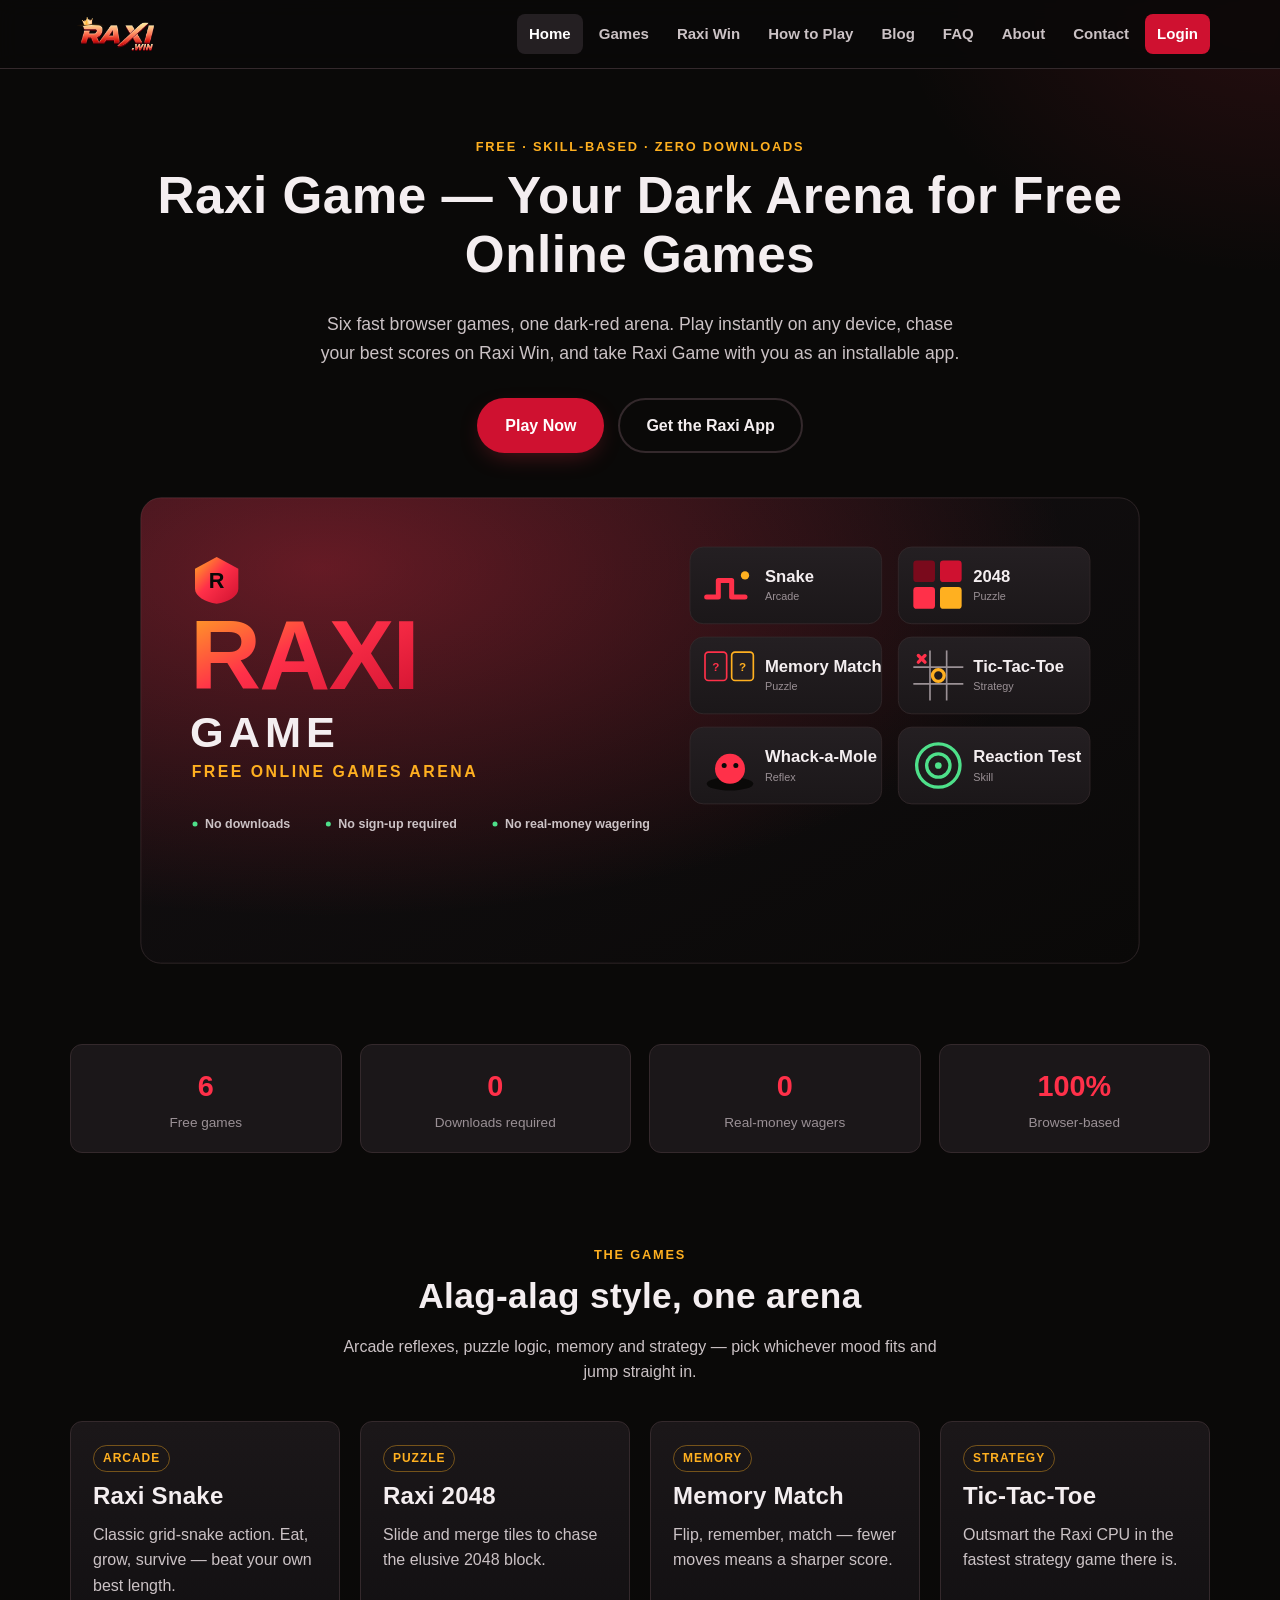
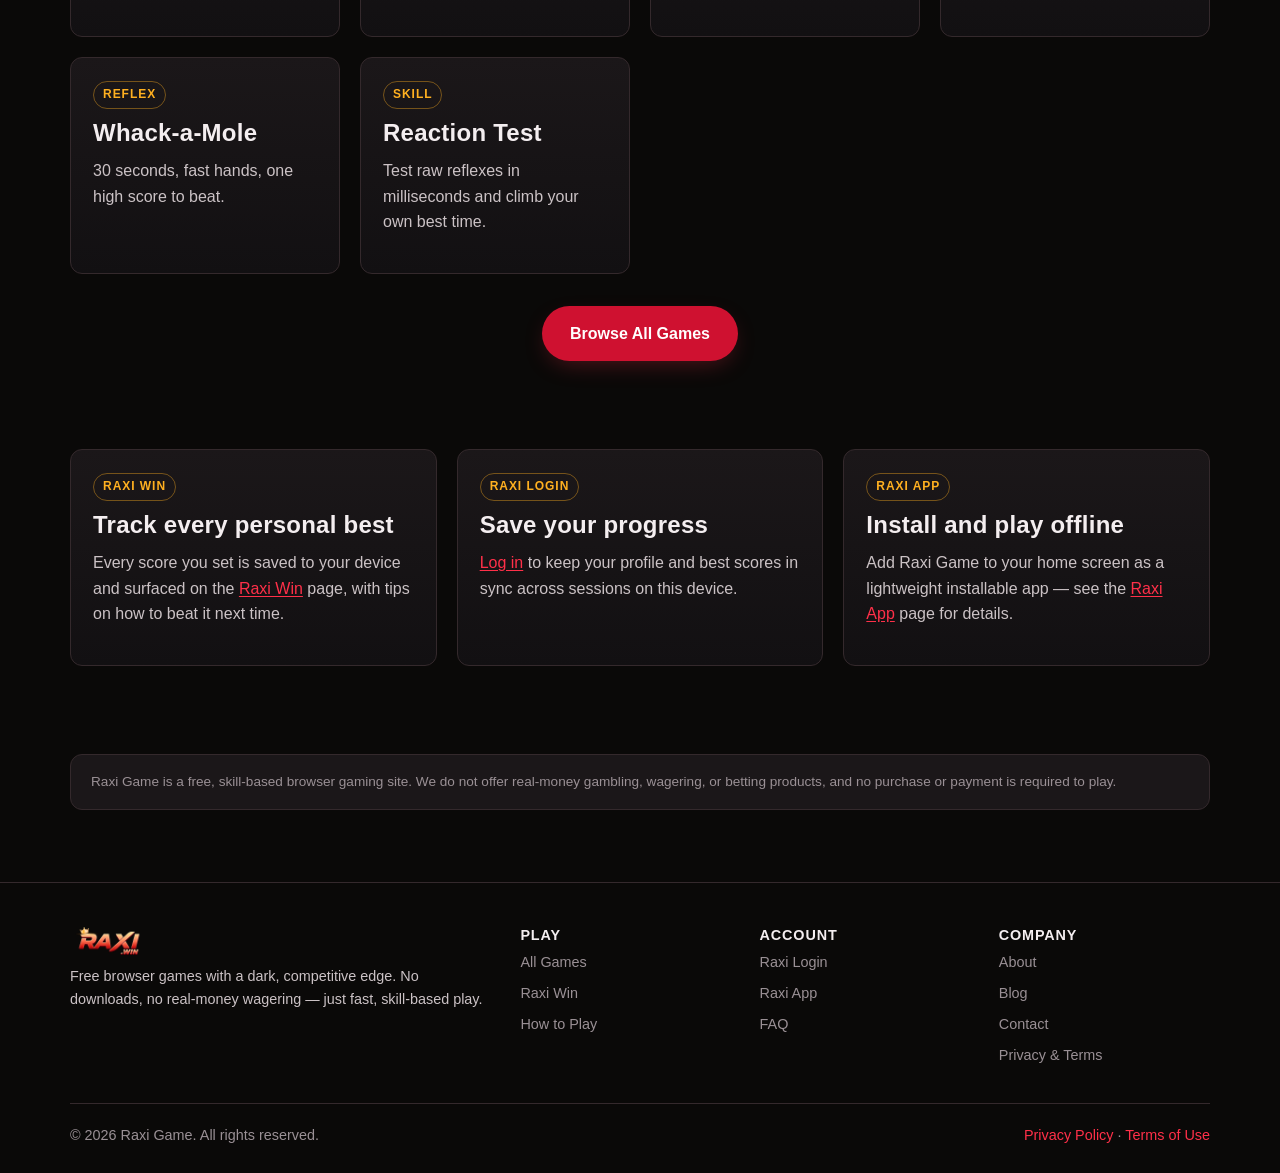
==== index.html @ 6e5dab19 "Add SVG hero artwork to homepage Custom vector hero graphic (~6.6KB) showing the Raxi Game wordmark " ====
<!doctype html>
<html lang="en">
<head>
<meta charset="UTF-8">
<meta name="viewport" content="width=device-width, initial-scale=1">
<title>Raxi Game — Free Online Games, Dark Arena, Zero Downloads</title>
<meta name="description" content="Raxi Game is a free browser gaming arena — play Snake, 2048, Memory Match and more instantly. No downloads, no sign-up, no real-money wagering.">
<link rel="canonical" href="https://rexigame.com/">
<meta name="theme-color" content="#0a0908">
<meta name="google-site-verification" content="iqhKU1_2PWfq3-1W9KjNAhhlU9s9eZHD2RuwM0-73y0" />
<link rel="icon" href="/icons/favicon.svg" type="image/svg+xml">
<link rel="manifest" href="/manifest.json">
<meta property="og:type" content="website">
<meta property="og:title" content="Raxi Game — Free Online Games, Dark Arena, Zero Downloads">
<meta property="og:description" content="Play free skill-based browser games at Raxi Game. Instant play, personal leaderboards, and an installable app — no wagering, ever.">
<meta property="og:url" content="https://rexigame.com/">
<meta property="og:site_name" content="Raxi Game">
<meta property="og:image" content="https://rexigame.com/icons/logo.png">
<meta property="og:image:width" content="320">
<meta property="og:image:height" content="120">
<meta name="twitter:card" content="summary">
<meta name="twitter:image" content="https://rexigame.com/icons/logo.png">
<meta name="twitter:title" content="Raxi Game — Free Online Games, Dark Arena, Zero Downloads">
<meta name="twitter:description" content="Play free skill-based browser games at Raxi Game. Instant play, personal leaderboards, and an installable app.">
<link rel="stylesheet" href="/css/styles.css">
<script type="application/ld+json">
{
  "@context": "https://schema.org",
  "@type": "Organization",
  "name": "Raxi Game",
  "url": "https://rexigame.com/",
  "logo": "https://rexigame.com/icons/favicon.svg",
  "description": "Raxi Game is a free, skill-based browser gaming site offering arcade and puzzle games with no downloads and no real-money wagering.",
  "sameAs": []
}
</script>
<script type="application/ld+json">
{
  "@context": "https://schema.org",
  "@type": "WebSite",
  "name": "Raxi Game",
  "url": "https://rexigame.com/"
}
</script>
</head>
<body>
<a class="skip-link" href="#main">Skip to content</a>
<header class="site-header">
  <nav class="nav" aria-label="Primary">
    <a class="brand" href="/"><img src="/icons/logo.png" width="320" height="120" alt="Raxi Game" class="logo-img"></a>
    <button class="nav-toggle" aria-expanded="false" aria-controls="navLinks">&#9776; Menu</button>
    <ul class="nav-links" id="navLinks">
      <li><a href="/" aria-current="page">Home</a></li>
      <li><a href="/games.html">Games</a></li>
      <li><a href="/raxi-win.html">Raxi Win</a></li>
      <li><a href="/how-to-play.html">How to Play</a></li>
      <li><a href="/blog.html">Blog</a></li>
      <li><a href="/faq.html">FAQ</a></li>
      <li><a href="/about.html">About</a></li>
      <li><a href="/contact.html">Contact</a></li>
      <li><a class="nav-cta" href="/raxi-login.html">Login</a></li>
    </ul>
  </nav>
</header>

<main id="main">
  <section class="hero">
    <div class="container">
      <span class="eyebrow">Free &middot; Skill-Based &middot; Zero Downloads</span>
      <h1>Raxi Game — Your Dark Arena for Free Online Games</h1>
      <p class="lead">Six fast browser games, one dark-red arena. Play instantly on any device, chase your best scores on Raxi Win, and take Raxi Game with you as an installable app.</p>
      <div class="hero-actions">
        <a class="btn btn-primary" href="/games.html">Play Now</a>
        <a class="btn btn-outline" href="/raxi-app.html">Get the Raxi App</a>
      </div>
      <img src="/icons/hero.svg" width="1200" height="560" alt="Raxi Game arena artwork featuring Snake, 2048, Memory Match, Tic-Tac-Toe, Whack-a-Mole and Reaction Test" class="hero-art">
    </div>
  </section>

  <section class="tight">
    <div class="container">
      <div class="stats">
        <div class="stat"><b>6</b><span>Free games</span></div>
        <div class="stat"><b>0</b><span>Downloads required</span></div>
        <div class="stat"><b>0</b><span>Real-money wagers</span></div>
        <div class="stat"><b>100%</b><span>Browser-based</span></div>
      </div>
    </div>
  </section>

  <section>
    <div class="container">
      <div class="section-head">
        <span class="eyebrow">The Games</span>
        <h2>Alag-alag style, one arena</h2>
        <p>Arcade reflexes, puzzle logic, memory and strategy — pick whichever mood fits and jump straight in.</p>
      </div>
      <div class="grid">
        <div class="card">
          <span class="tag">Arcade</span>
          <h3>Raxi Snake</h3>
          <p>Classic grid-snake action. Eat, grow, survive — beat your own best length.</p>
        </div>
        <div class="card">
          <span class="tag">Puzzle</span>
          <h3>Raxi 2048</h3>
          <p>Slide and merge tiles to chase the elusive 2048 block.</p>
        </div>
        <div class="card">
          <span class="tag">Memory</span>
          <h3>Memory Match</h3>
          <p>Flip, remember, match — fewer moves means a sharper score.</p>
        </div>
        <div class="card">
          <span class="tag">Strategy</span>
          <h3>Tic-Tac-Toe</h3>
          <p>Outsmart the Raxi CPU in the fastest strategy game there is.</p>
        </div>
        <div class="card">
          <span class="tag">Reflex</span>
          <h3>Whack-a-Mole</h3>
          <p>30 seconds, fast hands, one high score to beat.</p>
        </div>
        <div class="card">
          <span class="tag">Skill</span>
          <h3>Reaction Test</h3>
          <p>Test raw reflexes in milliseconds and climb your own best time.</p>
        </div>
      </div>
      <div style="text-align:center; margin-top:32px;">
        <a class="btn btn-primary" href="/games.html">Browse All Games</a>
      </div>
    </div>
  </section>

  <section class="tight">
    <div class="container">
      <div class="grid" style="grid-template-columns: repeat(auto-fit, minmax(280px,1fr));">
        <div class="card">
          <span class="tag">Raxi Win</span>
          <h3>Track every personal best</h3>
          <p>Every score you set is saved to your device and surfaced on the <a href="/raxi-win.html">Raxi Win</a> page, with tips on how to beat it next time.</p>
        </div>
        <div class="card">
          <span class="tag">Raxi Login</span>
          <h3>Save your progress</h3>
          <p><a href="/raxi-login.html">Log in</a> to keep your profile and best scores in sync across sessions on this device.</p>
        </div>
        <div class="card">
          <span class="tag">Raxi App</span>
          <h3>Install and play offline</h3>
          <p>Add Raxi Game to your home screen as a lightweight installable app — see the <a href="/raxi-app.html">Raxi App</a> page for details.</p>
        </div>
      </div>
    </div>
  </section>

  <section class="tight">
    <div class="container">
      <div class="disclosure">Raxi Game is a free, skill-based browser gaming site. We do not offer real-money gambling, wagering, or betting products, and no purchase or payment is required to play.</div>
    </div>
  </section>
</main>

<footer class="site-footer">
  <div class="container">
    <div class="footer-grid">
      <div>
        <a class="brand" href="/"><img src="/icons/logo.png" width="320" height="120" alt="Raxi Game" class="logo-img"></a>
        <p>Free browser games with a dark, competitive edge. No downloads, no real-money wagering — just fast, skill-based play.</p>
      </div>
      <div><h2>Play</h2><ul><li><a href="/games.html">All Games</a></li><li><a href="/raxi-win.html">Raxi Win</a></li><li><a href="/how-to-play.html">How to Play</a></li></ul></div>
      <div><h2>Account</h2><ul><li><a href="/raxi-login.html">Raxi Login</a></li><li><a href="/raxi-app.html">Raxi App</a></li><li><a href="/faq.html">FAQ</a></li></ul></div>
      <div><h2>Company</h2><ul><li><a href="/about.html">About</a></li><li><a href="/blog.html">Blog</a></li><li><a href="/contact.html">Contact</a></li><li><a href="/legal.html">Privacy &amp; Terms</a></li></ul></div>
    </div>
    <div class="footer-bottom">
      <span>&copy; <span id="year"></span> Raxi Game. All rights reserved.</span>
      <span><a href="/legal.html">Privacy Policy</a> &middot; <a href="/legal.html#terms">Terms of Use</a></span>
    </div>
  </div>
</footer>
<script src="/js/main.js"></script>
</body>
</html>
---- css/styles.css ----
/* Raxi Game — core stylesheet. Dark-red gaming theme. No external requests. */

:root {
  --bg: #0a0908;
  --bg-alt: #121012;
  --surface: #1b1719;
  --surface-2: #241f22;
  --border: #34292c;
  --red: #ff3049;
  --red-strong: #cf1130;
  --red-dark: #7a0a1c;
  --red-glow: rgba(255, 48, 73, 0.35);
  --gold: #ffb020;
  --text: #f4eef0;
  --text-dim: #cbc2c5;
  --text-mute: #9a9095;
  --radius: 12px;
  --radius-sm: 8px;
  --max: 1180px;
  --font: -apple-system, BlinkMacSystemFont, "Segoe UI", Roboto, "Helvetica Neue", Arial, sans-serif;
}

* { box-sizing: border-box; }
html { scroll-behavior: smooth; }

body {
  margin: 0;
  background: var(--bg);
  background-image:
    radial-gradient(ellipse 900px 500px at 15% -10%, var(--red-glow), transparent 60%),
    radial-gradient(ellipse 700px 500px at 100% 0%, rgba(255,48,73,0.12), transparent 55%);
  color: var(--text);
  font-family: var(--font);
  line-height: 1.6;
  -webkit-font-smoothing: antialiased;
}

img, svg { max-width: 100%; display: block; }
a { color: var(--red); text-decoration: none; }
a:hover { color: #ff6478; text-decoration: underline; }
p a, .disclosure a, .form-note a, .faq-answer a, .lead a {
  text-decoration: underline;
  text-decoration-color: currentColor;
  text-underline-offset: 2px;
}

h1, h2, h3, h4 {
  font-family: var(--font);
  font-weight: 800;
  letter-spacing: 0.01em;
  line-height: 1.15;
  margin: 0 0 0.5em;
}
h1 { font-size: clamp(2rem, 5vw, 3.2rem); }
h2 { font-size: clamp(1.5rem, 3.4vw, 2.2rem); }
h3 { font-size: clamp(1.15rem, 2.2vw, 1.5rem); }
p { color: var(--text-dim); margin: 0 0 1em; }

.eyebrow {
  display: inline-block;
  color: var(--gold);
  font-weight: 700;
  font-size: 0.8rem;
  letter-spacing: 0.14em;
  text-transform: uppercase;
  margin-bottom: 0.75em;
}

.container { max-width: var(--max); margin: 0 auto; padding: 0 20px; }

/* Skip link */
.skip-link {
  position: absolute;
  left: -999px;
  top: 0;
  background: var(--red-strong);
  color: #fff;
  padding: 12px 18px;
  z-index: 200;
  border-radius: 0 0 8px 0;
  font-weight: 700;
}
.skip-link:focus {
  left: 0;
}

/* Focus visibility for accessibility */
a:focus-visible, button:focus-visible, input:focus-visible,
textarea:focus-visible, select:focus-visible, [tabindex]:focus-visible {
  outline: 3px solid var(--gold);
  outline-offset: 2px;
}

.visually-hidden {
  position: absolute; width: 1px; height: 1px;
  padding: 0; margin: -1px; overflow: hidden;
  clip: rect(0,0,0,0); white-space: nowrap; border: 0;
}

/* Header */
.site-header {
  position: sticky;
  top: 0;
  z-index: 100;
  background: rgba(10, 9, 8, 0.88);
  backdrop-filter: saturate(140%) blur(10px);
  border-bottom: 1px solid var(--border);
}
.nav {
  display: flex;
  align-items: center;
  justify-content: space-between;
  gap: 16px;
  padding: 14px 20px;
  max-width: var(--max);
  margin: 0 auto;
}
.brand {
  display: flex;
  align-items: center;
  gap: 10px;
  font-weight: 900;
  font-size: 1.3rem;
  color: var(--text);
  text-decoration: none;
  letter-spacing: 0.02em;
}
.brand:hover { text-decoration: none; color: var(--text); }
.brand .mark { color: var(--red); }
.logo-img { height: 34px; width: auto; display: block; }
.footer-grid .logo-img { height: 28px; margin-bottom: 10px; }

.nav-links {
  display: flex;
  gap: 4px;
  list-style: none;
  margin: 0;
  padding: 0;
  flex-wrap: wrap;
}
.nav-links a {
  display: inline-block;
  padding: 8px 12px;
  border-radius: var(--radius-sm);
  color: var(--text-dim);
  font-weight: 600;
  font-size: 0.94rem;
}
.nav-links a:hover, .nav-links a[aria-current="page"] {
  color: #fff;
  background: var(--surface-2);
  text-decoration: none;
}
.nav-cta {
  background: var(--red-strong);
  color: #fff !important;
  font-weight: 700;
}
.nav-cta:hover { background: var(--red); }

.nav-toggle {
  display: none;
  background: var(--surface-2);
  border: 1px solid var(--border);
  color: var(--text);
  border-radius: var(--radius-sm);
  padding: 8px 10px;
  font-size: 1.1rem;
}

/* Buttons */
.btn {
  display: inline-flex;
  align-items: center;
  gap: 8px;
  justify-content: center;
  padding: 13px 26px;
  border-radius: 999px;
  font-weight: 700;
  font-size: 1rem;
  border: 2px solid transparent;
  cursor: pointer;
  text-decoration: none;
}
.btn-primary {
  background: var(--red-strong);
  color: #fff;
  box-shadow: 0 8px 24px -8px var(--red-glow);
}
.btn-primary:hover { background: var(--red); color: #fff; text-decoration: none; }
.btn-outline {
  background: transparent;
  border-color: var(--border);
  color: var(--text);
}
.btn-outline:hover { border-color: var(--red); color: #fff; text-decoration: none; }
.btn-block { width: 100%; }
.btn[disabled] { opacity: 0.5; cursor: not-allowed; }

/* Hero */
.hero {
  padding: 64px 0 48px;
  text-align: center;
}
.hero p.lead {
  max-width: 640px;
  margin: 0 auto 1.75em;
  font-size: 1.1rem;
}
.hero-art {
  display: block;
  width: 100%;
  max-width: 1000px;
  height: auto;
  margin: 44px auto 0;
  border-radius: var(--radius);
}
.hero-actions {
  display: flex;
  gap: 14px;
  justify-content: center;
  flex-wrap: wrap;
}

/* Sections & cards */
section { padding: 56px 0; }
section.tight { padding: 32px 0; }
.grid {
  display: grid;
  gap: 20px;
  grid-template-columns: repeat(auto-fit, minmax(240px, 1fr));
}
.card {
  background: linear-gradient(180deg, var(--surface), var(--bg-alt));
  border: 1px solid var(--border);
  border-radius: var(--radius);
  padding: 22px;
}
.card h3, .card h2 { color: var(--text); font-size: clamp(1.15rem, 2.2vw, 1.5rem); }
.card .tag {
  display: inline-block;
  font-size: 0.75rem;
  font-weight: 800;
  letter-spacing: 0.08em;
  text-transform: uppercase;
  color: var(--gold);
  border: 1px solid rgba(255,176,32,0.4);
  padding: 3px 9px;
  border-radius: 999px;
  margin-bottom: 10px;
}

.section-head { text-align: center; max-width: 620px; margin: 0 auto 36px; }

/* Stats */
.stats { display: grid; grid-template-columns: repeat(auto-fit, minmax(140px, 1fr)); gap: 18px; }
.stat { text-align: center; padding: 18px; border: 1px solid var(--border); border-radius: var(--radius); background: var(--surface); }
.stat b { display: block; font-size: 1.8rem; color: var(--red); font-weight: 900; }
.stat span { color: var(--text-mute); font-size: 0.85rem; }

/* Tables */
table { width: 100%; border-collapse: collapse; }
th, td { text-align: left; padding: 12px 14px; border-bottom: 1px solid var(--border); }
th { color: var(--text-mute); font-size: 0.78rem; text-transform: uppercase; letter-spacing: 0.06em; }
tr:hover td { background: rgba(255,255,255,0.02); }

/* Forms */
label { display: block; font-weight: 600; margin-bottom: 6px; font-size: 0.92rem; }
input, textarea, select {
  width: 100%;
  padding: 12px 14px;
  background: var(--bg-alt);
  border: 1px solid var(--border);
  border-radius: var(--radius-sm);
  color: var(--text);
  font-size: 1rem;
  font-family: inherit;
  margin-bottom: 16px;
}
input::placeholder, textarea::placeholder { color: var(--text-mute); }
.form-note { color: var(--text-mute); font-size: 0.85rem; margin-top: -8px; }
.field-error { color: #ff8a8a; font-size: 0.85rem; margin-top: -12px; margin-bottom: 14px; display: none; }
.form-status[role="status"] { font-weight: 700; }

/* FAQ */
.faq-item { border: 1px solid var(--border); border-radius: var(--radius); margin-bottom: 12px; background: var(--surface); overflow: hidden; }
.faq-item summary {
  cursor: pointer;
  padding: 16px 20px;
  font-weight: 700;
  color: var(--text);
  list-style: none;
  display: flex;
  justify-content: space-between;
  align-items: center;
}
.faq-item summary::-webkit-details-marker { display: none; }
.faq-item summary::after { content: "+"; color: var(--red); font-size: 1.4rem; font-weight: 400; }
.faq-item[open] summary::after { content: "\2212"; }
.faq-item .faq-answer { padding: 0 20px 18px; color: var(--text-dim); }

/* Breadcrumb */
.breadcrumb { font-size: 0.85rem; color: var(--text-mute); margin-bottom: 18px; }
.breadcrumb a { color: var(--text-mute); }
.breadcrumb a:hover { color: var(--red); }

/* Footer */
.site-footer {
  border-top: 1px solid var(--border);
  padding: 44px 0 26px;
  margin-top: 40px;
  color: var(--text-mute);
  font-size: 0.9rem;
}
.footer-grid {
  display: grid;
  grid-template-columns: 2fr repeat(3, 1fr);
  gap: 28px;
  margin-bottom: 28px;
}
.footer-grid h2 { color: var(--text); font-size: 0.9rem; text-transform: uppercase; letter-spacing: 0.06em; margin: 0 0 0.5em; }
.footer-grid ul { list-style: none; padding: 0; margin: 0; }
.footer-grid li { margin-bottom: 8px; }
.footer-grid a { color: var(--text-mute); }
.footer-grid a:hover { color: var(--red); }
.footer-bottom {
  border-top: 1px solid var(--border);
  padding-top: 20px;
  display: flex;
  justify-content: space-between;
  flex-wrap: wrap;
  gap: 10px;
}
.disclosure {
  background: var(--surface);
  border: 1px solid var(--border);
  border-radius: var(--radius);
  padding: 16px 20px;
  font-size: 0.85rem;
  color: var(--text-mute);
  margin-top: 24px;
}

/* Badges */
.badge { display: inline-block; padding: 4px 10px; border-radius: 999px; font-size: 0.75rem; font-weight: 800; letter-spacing: 0.05em; text-transform: uppercase; }
.badge-free { background: rgba(46, 204, 113, 0.15); color: #4ee08a; }
.badge-new { background: rgba(255,176,32,0.15); color: var(--gold); }

/* Game hub tabs */
.tabs {
  display: flex;
  gap: 8px;
  flex-wrap: wrap;
  border-bottom: 1px solid var(--border);
  padding-bottom: 14px;
  margin-bottom: 24px;
}
.tabs [role="tab"] {
  background: var(--surface);
  border: 1px solid var(--border);
  color: var(--text-dim);
  padding: 10px 16px;
  border-radius: 999px;
  font-weight: 700;
  cursor: pointer;
  font-size: 0.92rem;
}
.tabs [role="tab"][aria-selected="true"] {
  background: var(--red-strong);
  border-color: var(--red-strong);
  color: #fff;
}
.game-panel { padding-top: 6px; }
.game-meta {
  display: flex;
  gap: 22px;
  flex-wrap: wrap;
  margin-bottom: 16px;
  color: var(--text-mute);
  font-size: 0.9rem;
}
.game-meta b { color: var(--text); }
.game-status[role="status"] { min-height: 1.4em; color: var(--text-dim); margin-bottom: 12px; }
.game-stage {
  background: var(--surface);
  border: 1px solid var(--border);
  border-radius: var(--radius);
  padding: 18px;
  display: flex;
  flex-direction: column;
  align-items: center;
  gap: 16px;
}
canvas#snake-canvas {
  background: #121012;
  border-radius: var(--radius-sm);
  width: 100%;
  max-width: 400px;
  height: auto;
  image-rendering: pixelated;
}

.t2048-board {
  display: grid;
  grid-template-columns: repeat(4, 1fr);
  gap: 8px;
  width: 100%;
  max-width: 360px;
}
.t2048-cell {
  aspect-ratio: 1;
  background: var(--bg-alt);
  border-radius: 6px;
  display: flex;
  align-items: center;
  justify-content: center;
  font-weight: 800;
  font-size: 1.1rem;
  color: var(--text-mute);
}
.t2048-cell.filled { color: #fff; background: var(--red-dark); }
.t2048-cell.v8, .t2048-cell.v16 { background: #9c1226; }
.t2048-cell.v32, .t2048-cell.v64 { background: #cf1130; }
.t2048-cell.v128, .t2048-cell.v256, .t2048-cell.v512 { background: #ff3049; }
.t2048-cell.v1024, .t2048-cell.v2048 { background: var(--gold); color: #1b1719; }

.memory-board {
  display: grid;
  grid-template-columns: repeat(4, 1fr);
  gap: 10px;
  width: 100%;
  max-width: 360px;
}
.memory-card {
  aspect-ratio: 1;
  background: var(--bg-alt);
  border: 1px solid var(--border);
  border-radius: var(--radius-sm);
  font-size: 1.5rem;
  color: var(--text-mute);
  cursor: pointer;
}
.memory-card.flipped { background: var(--surface-2); color: var(--text); }
.memory-card.matched { background: var(--red-dark); color: #fff; opacity: 0.85; }

.ttt-board {
  display: grid;
  grid-template-columns: repeat(3, 1fr);
  gap: 8px;
  width: 100%;
  max-width: 280px;
}
.ttt-cell {
  aspect-ratio: 1;
  background: var(--bg-alt);
  border: 1px solid var(--border);
  border-radius: var(--radius-sm);
  font-size: 2rem;
  font-weight: 900;
  color: var(--red);
  cursor: pointer;
}

.whack-board {
  display: grid;
  grid-template-columns: repeat(3, 1fr);
  gap: 12px;
  width: 100%;
  max-width: 320px;
}
.whack-hole {
  aspect-ratio: 1;
  background: var(--bg-alt);
  border: 2px solid var(--border);
  border-radius: 50%;
  cursor: pointer;
}
.whack-hole.up { background: var(--red-strong); border-color: var(--red); box-shadow: 0 0 20px var(--red-glow); }

.reaction-box {
  width: 100%;
  max-width: 360px;
  height: 200px;
  border-radius: var(--radius);
  display: flex;
  align-items: center;
  justify-content: center;
  font-weight: 800;
  font-size: 1.2rem;
  color: #fff;
  cursor: pointer;
  border: none;
}
.reaction-box.idle { background: var(--surface-2); color: var(--text); }
.reaction-box.waiting { background: var(--red-dark); }
.reaction-box.go { background: #1fae5c; }

@media (max-width: 760px) {
  .nav-links { position: fixed; inset: 62px 0 0 0; background: var(--bg); flex-direction: column; padding: 20px; display: none; overflow-y: auto; }
  .nav-links.open { display: flex; }
  .nav-toggle { display: inline-block; }
  .footer-grid { grid-template-columns: 1fr 1fr; }
}
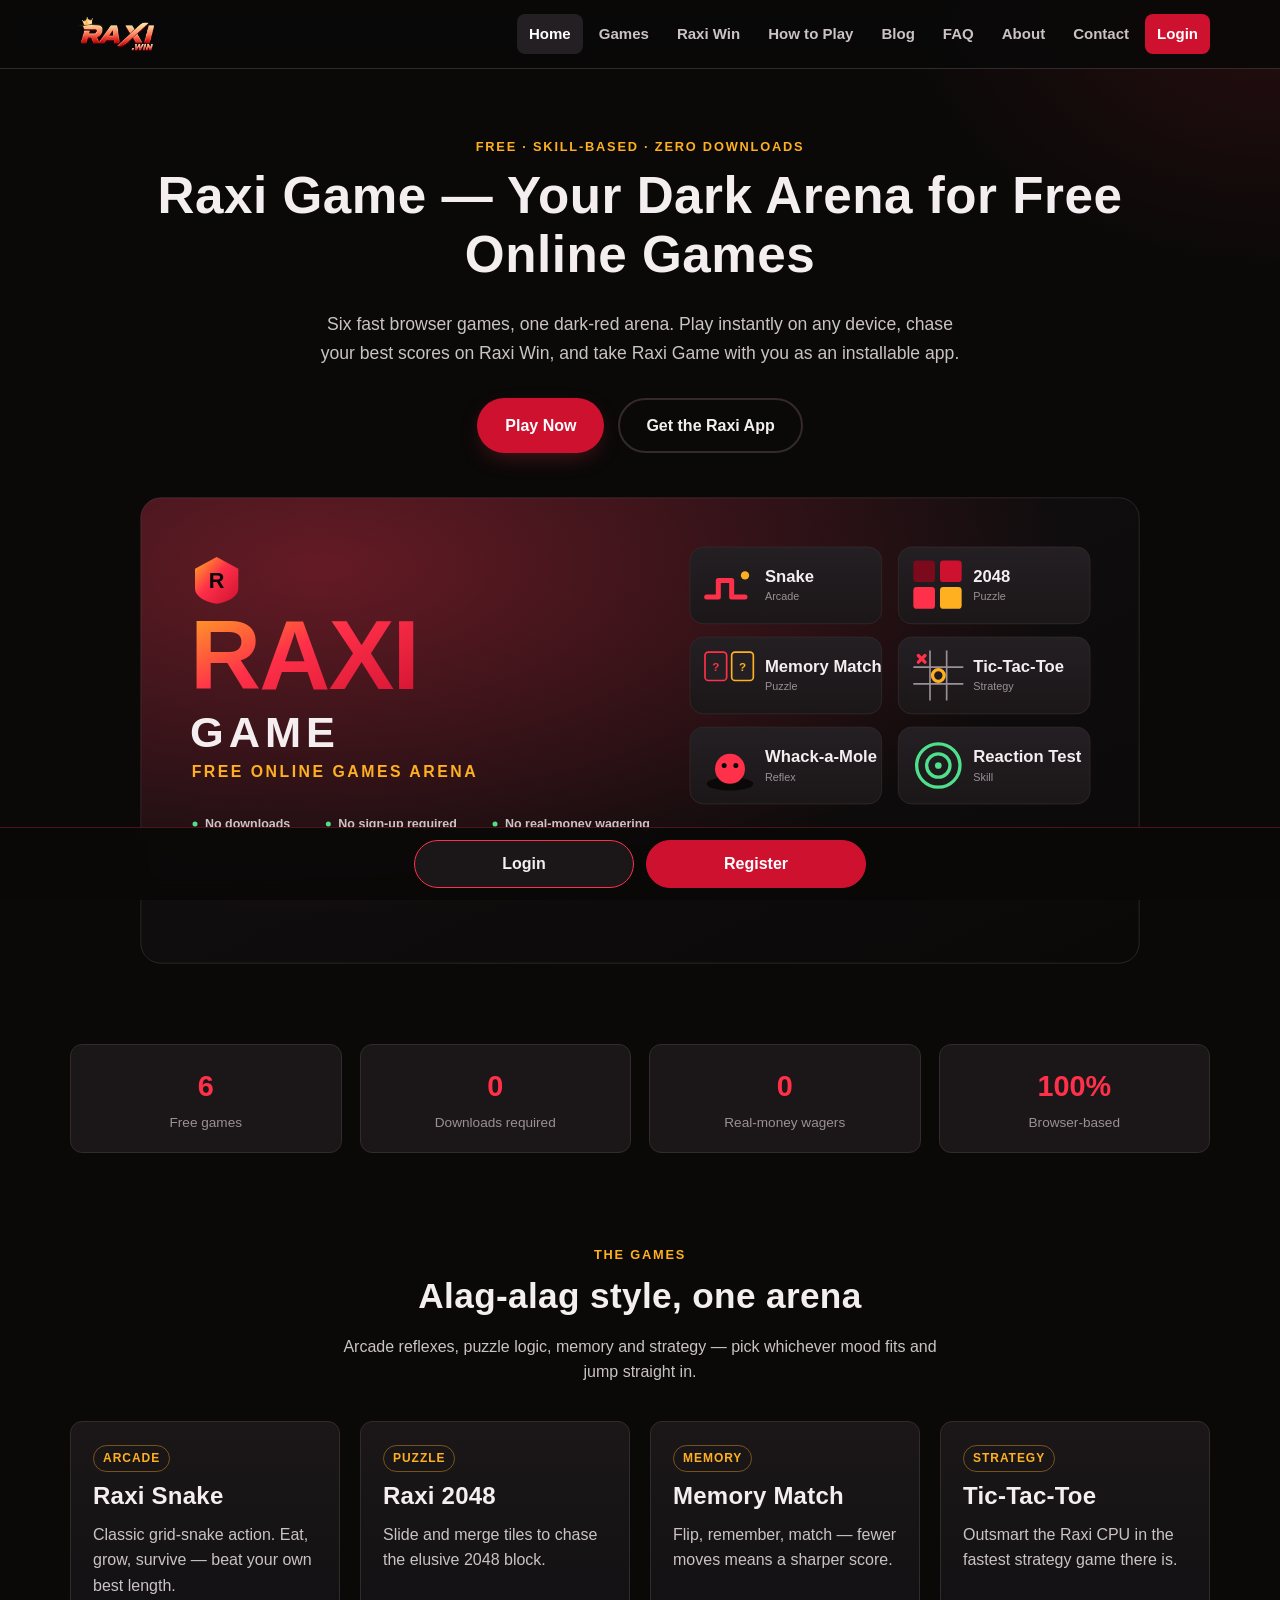
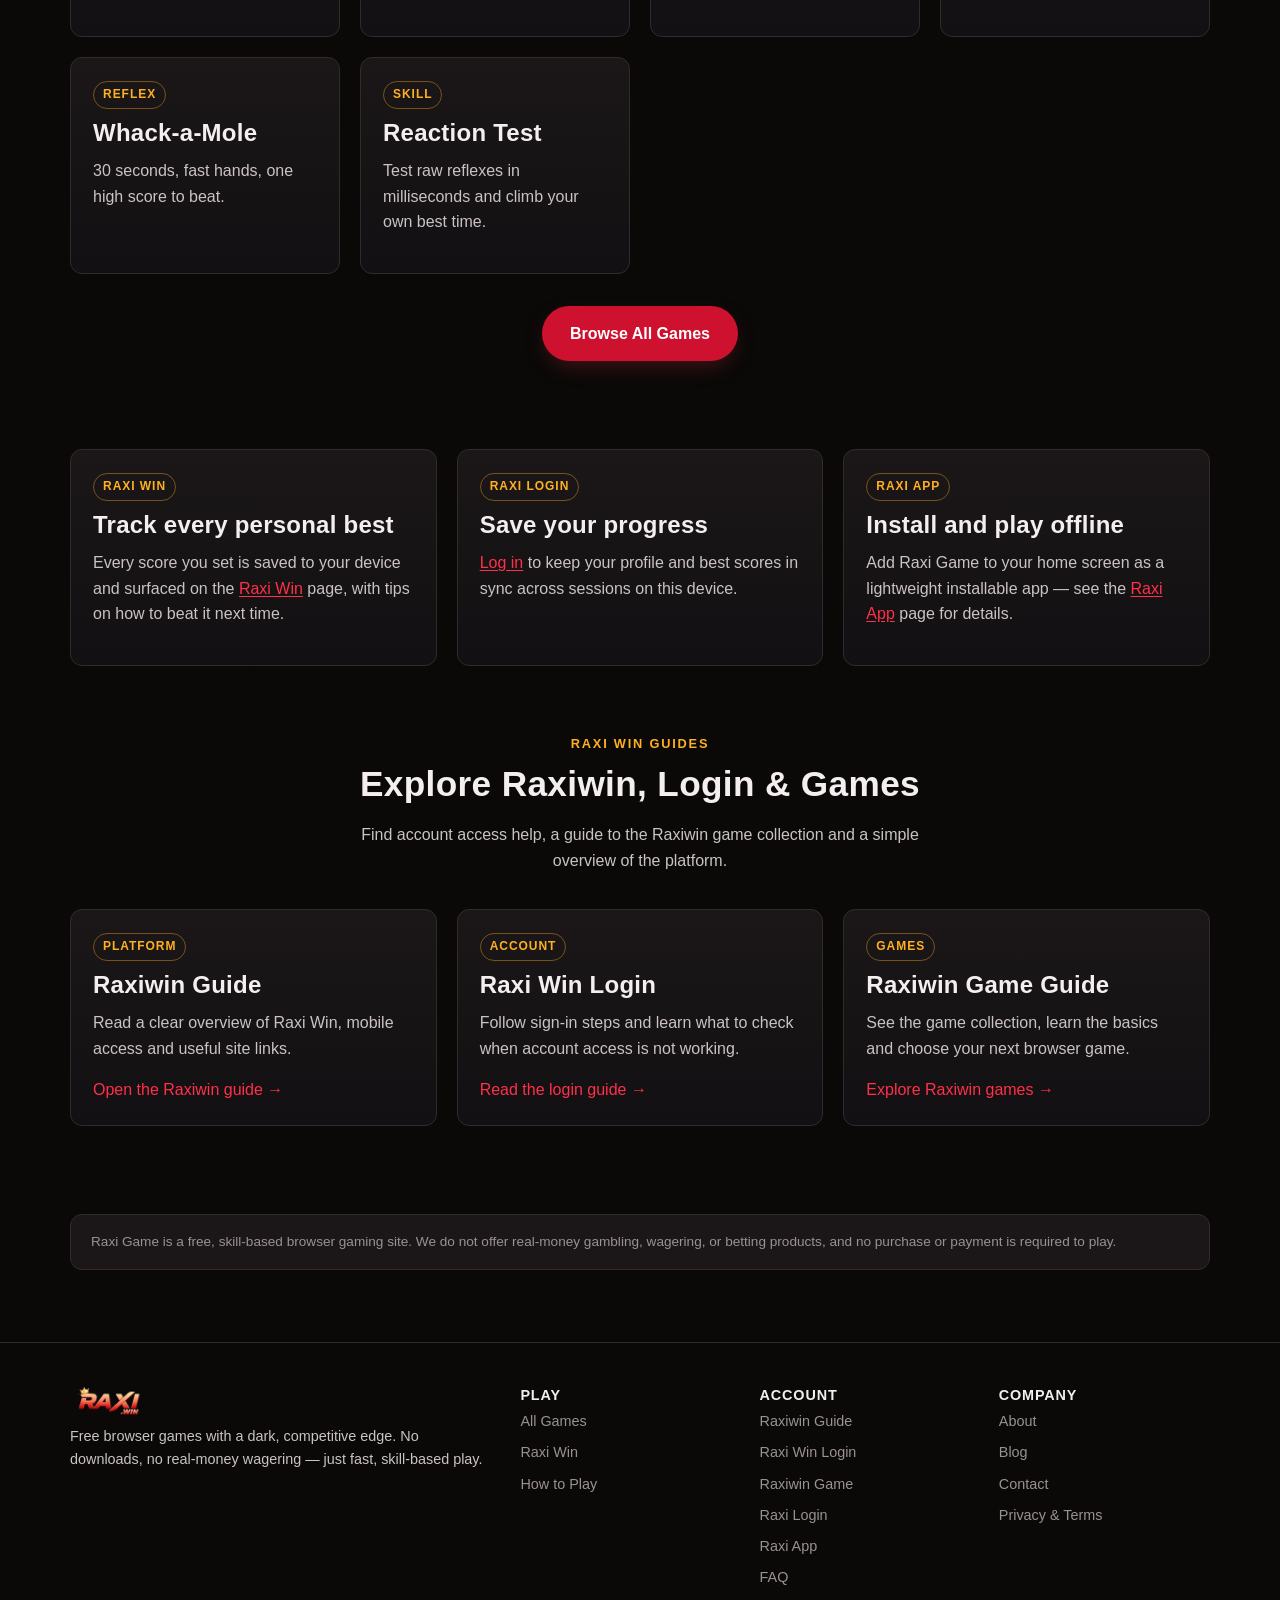
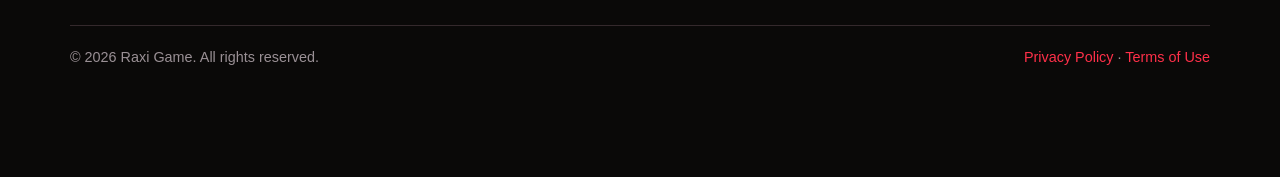
==== commit 1b4422cd: "Add Raxiwin SEO pages and mobile menu improvements" ====
--- a/index.html
+++ b/index.html
@@ -58,7 +58,7 @@
       <li><a href="/faq.html">FAQ</a></li>
       <li><a href="/about.html">About</a></li>
       <li><a href="/contact.html">Contact</a></li>
-      <li><a class="nav-cta" href="/raxi-login.html">Login</a></li>
+      <li><a class="nav-cta" href="https://www.veergame22.com/#/register?invitationCode=24961166303">Login</a></li>
     </ul>
   </nav>
 </header>
@@ -157,6 +157,21 @@
 
   <section class="tight">
     <div class="container">
+      <div class="section-head">
+        <span class="eyebrow">Raxi Win Guides</span>
+        <h2>Explore Raxiwin, Login &amp; Games</h2>
+        <p>Find account access help, a guide to the Raxiwin game collection and a simple overview of the platform.</p>
+      </div>
+      <div class="grid">
+        <article class="card"><span class="tag">Platform</span><h3>Raxiwin Guide</h3><p>Read a clear overview of Raxi Win, mobile access and useful site links.</p><a href="/raxiwin.html">Open the Raxiwin guide &rarr;</a></article>
+        <article class="card"><span class="tag">Account</span><h3>Raxi Win Login</h3><p>Follow sign-in steps and learn what to check when account access is not working.</p><a href="/raxi-win-login.html">Read the login guide &rarr;</a></article>
+        <article class="card"><span class="tag">Games</span><h3>Raxiwin Game Guide</h3><p>See the game collection, learn the basics and choose your next browser game.</p><a href="/raxiwin-game.html">Explore Raxiwin games &rarr;</a></article>
+      </div>
+    </div>
+  </section>
+
+  <section class="tight">
+    <div class="container">
       <div class="disclosure">Raxi Game is a free, skill-based browser gaming site. We do not offer real-money gambling, wagering, or betting products, and no purchase or payment is required to play.</div>
     </div>
   </section>
@@ -170,7 +185,7 @@
         <p>Free browser games with a dark, competitive edge. No downloads, no real-money wagering — just fast, skill-based play.</p>
       </div>
       <div><h2>Play</h2><ul><li><a href="/games.html">All Games</a></li><li><a href="/raxi-win.html">Raxi Win</a></li><li><a href="/how-to-play.html">How to Play</a></li></ul></div>
-      <div><h2>Account</h2><ul><li><a href="/raxi-login.html">Raxi Login</a></li><li><a href="/raxi-app.html">Raxi App</a></li><li><a href="/faq.html">FAQ</a></li></ul></div>
+      <div><h2>Account</h2><ul><li><a href="/raxiwin.html">Raxiwin Guide</a></li><li><a href="/raxi-win-login.html">Raxi Win Login</a></li><li><a href="/raxiwin-game.html">Raxiwin Game</a></li><li><a href="/raxi-login.html">Raxi Login</a></li><li><a href="/raxi-app.html">Raxi App</a></li><li><a href="/faq.html">FAQ</a></li></ul></div>
       <div><h2>Company</h2><ul><li><a href="/about.html">About</a></li><li><a href="/blog.html">Blog</a></li><li><a href="/contact.html">Contact</a></li><li><a href="/legal.html">Privacy &amp; Terms</a></li></ul></div>
     </div>
     <div class="footer-bottom">
@@ -179,6 +194,11 @@
     </div>
   </div>
 </footer>
+<div class="sticky-account-ctas" role="group" aria-label="Login or register">
+  <a href="https://www.veergame22.com/#/register?invitationCode=24961166303">Login</a>
+  <a href="https://www.veergame22.com/#/register?invitationCode=24961166303">Register</a>
+</div>
+
 <script src="/js/main.js"></script>
 </body>
 </html>
--- a/css/styles.css
+++ b/css/styles.css
@@ -33,6 +33,7 @@
   font-family: var(--font);
   line-height: 1.6;
   -webkit-font-smoothing: antialiased;
+  padding-bottom: calc(82px + env(safe-area-inset-bottom, 0px));
 }
 
 img, svg { max-width: 100%; display: block; }
@@ -106,6 +107,7 @@
   backdrop-filter: saturate(140%) blur(10px);
   border-bottom: 1px solid var(--border);
 }
+.site-header.menu-open { z-index: 150; }
 .nav {
   display: flex;
   align-items: center;
@@ -129,6 +131,46 @@
 .brand .mark { color: var(--red); }
 .logo-img { height: 34px; width: auto; display: block; }
 .footer-grid .logo-img { height: 28px; margin-bottom: 10px; }
+
+/* Persistent account actions stay clear of the page content and phone home indicator. */
+.sticky-account-ctas {
+  position: fixed;
+  inset: auto 0 0;
+  z-index: 120;
+  display: flex;
+  justify-content: center;
+  gap: 12px;
+  padding: 12px max(20px, env(safe-area-inset-right, 0px)) calc(12px + env(safe-area-inset-bottom, 0px)) max(20px, env(safe-area-inset-left, 0px));
+  border-top: 1px solid rgba(255, 48, 73, 0.28);
+  background: rgba(10, 9, 8, 0.94);
+  backdrop-filter: saturate(140%) blur(12px);
+}
+.sticky-account-ctas a {
+  display: inline-flex;
+  width: min(220px, 50%);
+  min-height: 48px;
+  align-items: center;
+  justify-content: center;
+  border: 1px solid var(--red);
+  border-radius: 999px;
+  background: var(--surface);
+  color: var(--text);
+  font-weight: 800;
+  text-decoration: none;
+  transition: background-color 160ms ease, transform 160ms ease;
+}
+.sticky-account-ctas a:last-child {
+  border-color: var(--red-strong);
+  background: var(--red-strong);
+  color: #fff;
+}
+.sticky-account-ctas a:hover {
+  background: var(--red-dark);
+  color: #fff;
+  transform: translateY(-1px);
+  text-decoration: none;
+}
+.sticky-account-ctas a:last-child:hover { background: var(--red); }
 
 .nav-links {
   display: flex;
@@ -166,6 +208,7 @@
   border-radius: var(--radius-sm);
   padding: 8px 10px;
   font-size: 1.1rem;
+  cursor: pointer;
 }
 
 /* Buttons */
@@ -220,6 +263,55 @@
   gap: 14px;
   justify-content: center;
   flex-wrap: wrap;
+}
+
+/* Shared editorial hero for the Raxi Win guide pages. */
+.seo-hero {
+  display: grid;
+  grid-template-columns: minmax(0, 1fr) minmax(0, 1.05fr);
+  align-items: center;
+  gap: clamp(28px, 5vw, 64px);
+  text-align: left;
+  padding-top: 46px;
+}
+.seo-hero-copy { min-width: 0; }
+.seo-hero-copy .lead { margin: 0 0 1.4em; }
+.seo-hero-art {
+  width: 100%;
+  aspect-ratio: 5 / 3;
+  object-fit: cover;
+  border: 1px solid rgba(255, 48, 73, 0.28);
+  border-radius: 18px;
+  box-shadow: 0 24px 70px rgba(207, 17, 48, 0.2);
+}
+.toc-list {
+  display: flex;
+  flex-wrap: wrap;
+  gap: 10px;
+  margin-top: 18px;
+}
+.toc-list a {
+  display: inline-flex;
+  padding: 8px 12px;
+  border: 1px solid var(--border);
+  border-radius: 999px;
+  color: var(--text-dim);
+  font-size: 0.9rem;
+}
+.toc-list a:hover { border-color: var(--red); color: #fff; text-decoration: none; }
+.content-prose { max-width: 820px; margin: 0 auto; }
+.content-prose p { line-height: 1.8; }
+.step-number {
+  display: inline-flex;
+  width: 34px;
+  height: 34px;
+  align-items: center;
+  justify-content: center;
+  border-radius: 50%;
+  background: var(--red-dark);
+  color: #fff;
+  font-weight: 800;
+  margin-right: 8px;
 }
 
 /* Sections & cards */
@@ -496,8 +588,38 @@
 .reaction-box.go { background: #1fae5c; }
 
 @media (max-width: 760px) {
-  .nav-links { position: fixed; inset: 62px 0 0 0; background: var(--bg); flex-direction: column; padding: 20px; display: none; overflow-y: auto; }
+  .nav-links {
+    position: absolute;
+    top: 100%;
+    left: 0;
+    right: 0;
+    bottom: auto;
+    z-index: 151;
+    display: none;
+    max-height: calc(100vh - 64px);
+    max-height: calc(100dvh - 64px);
+    overflow-x: hidden;
+    overflow-y: auto;
+    overscroll-behavior: contain;
+    flex-direction: column;
+    flex-wrap: nowrap;
+    gap: 4px;
+    padding: 16px 20px calc(20px + env(safe-area-inset-bottom, 0px));
+    border-bottom: 1px solid var(--border);
+    background: rgba(10, 9, 8, 0.98);
+    box-shadow: 0 24px 36px rgba(0, 0, 0, 0.48);
+  }
   .nav-links.open { display: flex; }
+  .nav-links li { width: 100%; }
+  .nav-links a { display: flex; width: 100%; min-height: 46px; align-items: center; padding: 10px 14px; }
+  .nav-toggle { position: relative; z-index: 152; min-height: 42px; }
+  body.menu-open { overflow: hidden; }
   .nav-toggle { display: inline-block; }
   .footer-grid { grid-template-columns: 1fr 1fr; }
-}
+  .sticky-account-ctas { gap: 10px; padding-right: 16px; padding-left: 16px; }
+  .sticky-account-ctas a { width: 50%; min-height: 46px; }
+  .seo-hero { grid-template-columns: 1fr; gap: 28px; padding-top: 30px; text-align: center; }
+  .seo-hero-copy .hero-actions { justify-content: center; }
+  .seo-hero-art { grid-row: 1; max-height: 300px; }
+  .content-prose { text-align: left; }
+}
